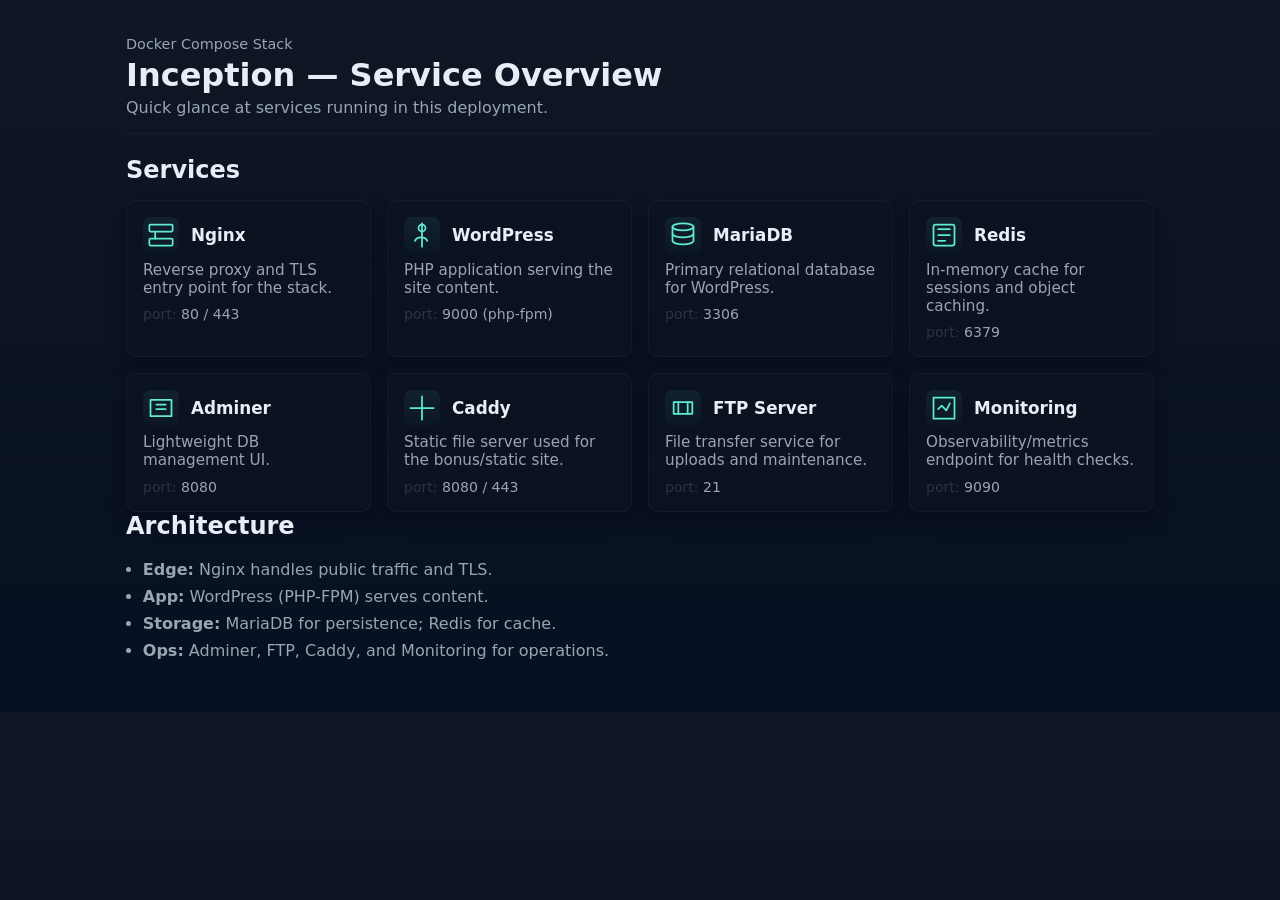
==== srcs/requirements/bonus/website/tools/index.html @ 73eac8a7 "chore: integration in compose" ====
<!DOCTYPE html>
<html lang="en">
<head>
    <meta charset="UTF-8">
    <meta name="viewport" content="width=device-width, initial-scale=1.0">
    <title>Inception Stack Overview</title>
    <link rel="stylesheet" href="style.css">
</head>
<body>
    <header>
        <p class="eyebrow">Docker Compose Stack</p>
        <h1>Inception — Service Overview</h1>
        <p class="subtitle">Quick glance at services running in this deployment.</p>
    </header>

    <main>
        <section aria-labelledby="summary-title">
            <h2 id="summary-title">Services</h2>
            <div class="services">
                <article class="service" data-service="nginx">
                    <div class="service-head">
                        <div class="icon" aria-hidden>
                            <!-- simple server / proxy icon -->
                            <svg width="28" height="28" viewBox="0 0 24 24" fill="none" stroke="currentColor" stroke-width="1.5" stroke-linecap="round" stroke-linejoin="round"><rect x="2" y="3" width="20" height="6" rx="1"/><rect x="2" y="15" width="20" height="6" rx="1"/><path d="M7 9v6"/></svg>
                        </div>
                        <h3>Nginx</h3>
                    </div>
                    <p class="desc">Reverse proxy and TLS entry point for the stack.</p>
                    <div class="meta">port: <span class="meta-val">80 / 443</span></div>
                </article>

                <article class="service" data-service="wordpress">
                    <div class="service-head">
                        <div class="icon" aria-hidden>
                            <svg width="28" height="28" viewBox="0 0 24 24" fill="none" stroke="currentColor" stroke-width="1.5" stroke-linecap="round" stroke-linejoin="round"><path d="M12 2v20"/><circle cx="12" cy="6" r="3"/><path d="M6 17c1.5-4 9-4 10.5 0"/></svg>
                        </div>
                        <h3>WordPress</h3>
                    </div>
                    <p class="desc">PHP application serving the site content.</p>
                    <div class="meta">port: <span class="meta-val">9000 (php-fpm)</span></div>
                </article>

                <article class="service" data-service="mariadb">
                    <div class="service-head">
                        <div class="icon" aria-hidden>
                            <svg width="28" height="28" viewBox="0 0 24 24" fill="none" stroke="currentColor" stroke-width="1.5" stroke-linecap="round" stroke-linejoin="round"><ellipse cx="12" cy="5" rx="9" ry="3"/><path d="M3 5v6c0 1.657 4.03 3 9 3s9-1.343 9-3V5"/><path d="M3 11v6c0 1.657 4.03 3 9 3s9-1.343 9-3v-6"/></svg>
                        </div>
                        <h3>MariaDB</h3>
                    </div>
                    <p class="desc">Primary relational database for WordPress.</p>
                    <div class="meta">port: <span class="meta-val">3306</span></div>
                </article>

                <article class="service" data-service="redis">
                    <div class="service-head">
                        <div class="icon" aria-hidden>
                            <svg width="28" height="28" viewBox="0 0 24 24" fill="none" stroke="currentColor" stroke-width="1.5" stroke-linecap="round" stroke-linejoin="round"><rect x="3" y="3" width="18" height="18" rx="2"/><path d="M7 7h10M7 12h10M7 17h6"/></svg>
                        </div>
                        <h3>Redis</h3>
                    </div>
                    <p class="desc">In-memory cache for sessions and object caching.</p>
                    <div class="meta">port: <span class="meta-val">6379</span></div>
                </article>

                <article class="service" data-service="adminer">
                    <div class="service-head">
                        <div class="icon" aria-hidden>
                            <svg width="28" height="28" viewBox="0 0 24 24" fill="none" stroke="currentColor" stroke-width="1.5" stroke-linecap="round" stroke-linejoin="round"><path d="M3 5h18v14H3z"/><path d="M8 9h8M8 13h8"/></svg>
                        </div>
                        <h3>Adminer</h3>
                    </div>
                    <p class="desc">Lightweight DB management UI.</p>
                    <div class="meta">port: <span class="meta-val">8080</span></div>
                </article>

                <article class="service" data-service="caddy">
                    <div class="service-head">
                        <div class="icon" aria-hidden>
                            <svg width="28" height="28" viewBox="0 0 24 24" fill="none" stroke="currentColor" stroke-width="1.5" stroke-linecap="round" stroke-linejoin="round"><path d="M12 2v20M2 12h20"/></svg>
                        </div>
                        <h3>Caddy</h3>
                    </div>
                    <p class="desc">Static file server used for the bonus/static site.</p>
                    <div class="meta">port: <span class="meta-val">8080 / 443</span></div>
                </article>

                <article class="service" data-service="ftp">
                    <div class="service-head">
                        <div class="icon" aria-hidden>
                            <svg width="28" height="28" viewBox="0 0 24 24" fill="none" stroke="currentColor" stroke-width="1.5" stroke-linecap="round" stroke-linejoin="round"><path d="M4 7h16v10H4z"/><path d="M8 7v10M16 7v10"/></svg>
                        </div>
                        <h3>FTP Server</h3>
                    </div>
                    <p class="desc">File transfer service for uploads and maintenance.</p>
                    <div class="meta">port: <span class="meta-val">21</span></div>
                </article>

                <article class="service" data-service="monitoring">
                    <div class="service-head">
                        <div class="icon" aria-hidden>
                            <svg width="28" height="28" viewBox="0 0 24 24" fill="none" stroke="currentColor" stroke-width="1.5" stroke-linecap="round" stroke-linejoin="round"><path d="M3 3h18v18H3z"/><path d="M7 13l3-3 4 4 3-6"/></svg>
                        </div>
                        <h3>Monitoring</h3>
                    </div>
                    <p class="desc">Observability/metrics endpoint for health checks.</p>
                    <div class="meta">port: <span class="meta-val">9090</span></div>
                </article>
            </div>
        </section>

        <section aria-labelledby="layout-title">
            <h2 id="layout-title">Architecture</h2>
            <ul class="flow">
                <li><strong>Edge:</strong> Nginx handles public traffic and TLS.</li>
                <li><strong>App:</strong> WordPress (PHP-FPM) serves content.</li>
                <li><strong>Storage:</strong> MariaDB for persistence; Redis for cache.</li>
                <li><strong>Ops:</strong> Adminer, FTP, Caddy, and Monitoring for operations.</li>
            </ul>
        </section>
    </main>
</body>
</html>
---- srcs/requirements/bonus/website/tools/style.css ----
:root{
	--bg:#0f1724;
	--card:#0b1220;
	--muted:#9aa4b2;
	--accent:#5eead4;
	--glass: rgba(255,255,255,0.03);
}

*{box-sizing:border-box}
body{
	font-family: Inter, ui-sans-serif, system-ui, -apple-system, "Segoe UI", Roboto, "Helvetica Neue", Arial;
	max-width:1100px;
	margin:0 auto;
	padding:2.25rem;
	background:linear-gradient(180deg,var(--bg),#071022);
	color:#e6eef6;
	-webkit-font-smoothing:antialiased;
}

header{border-bottom:1px solid rgba(255,255,255,0.04); padding-bottom:1rem; margin-bottom:1.4rem}
.eyebrow{color:var(--muted); font-size:.9rem; margin:0 0 .25rem 0}
h1{margin:0 0 .25rem 0; font-weight:700}
.subtitle{margin:0; color:var(--muted)}

main{display:block}

.services{
	display:grid;
	grid-template-columns:repeat(auto-fit,minmax(220px,1fr));
	gap:1rem;
	margin-top:1rem;
}

.service{
	background:linear-gradient(180deg,var(--card),rgba(11,18,32,0.8));
	border:1px solid rgba(255,255,255,0.04);
	padding:1rem;
	border-radius:10px;
	box-shadow:0 6px 18px rgba(2,6,23,0.6);
	transition:transform .12s ease, box-shadow .12s ease;
}
.service:hover{transform:translateY(-6px); box-shadow:0 14px 30px rgba(2,6,23,0.7)}
.service .service-head{display:flex; align-items:center; gap:0.75rem; margin-bottom:.45rem}
.service .icon{color:var(--accent); display:inline-flex; align-items:center; justify-content:center; width:36px; height:36px; border-radius:8px; background:linear-gradient(180deg, rgba(94,234,212,0.08), rgba(94,234,212,0.02));}
.service h3{margin:0; font-size:1.05rem; flex:1}
.service .desc{margin:0; color:var(--muted); font-size:.95rem}
.meta{margin-top:.6rem; color:rgba(255,255,255,0.14); font-size:.88rem}
.meta .meta-val{color:var(--muted)}

.flow{margin-top:1.25rem; padding-left:1.05rem; color:var(--muted)}
.flow li{margin:0.5rem 0}

@media (max-width:520px){
	body{padding:1rem}
	.services{grid-template-columns:1fr}
}

/* Accessibility helpers */
h2{margin:0 0 .5rem 0}

/* small print */
footer{color:var(--muted); font-size:.85rem; margin-top:1.25rem}
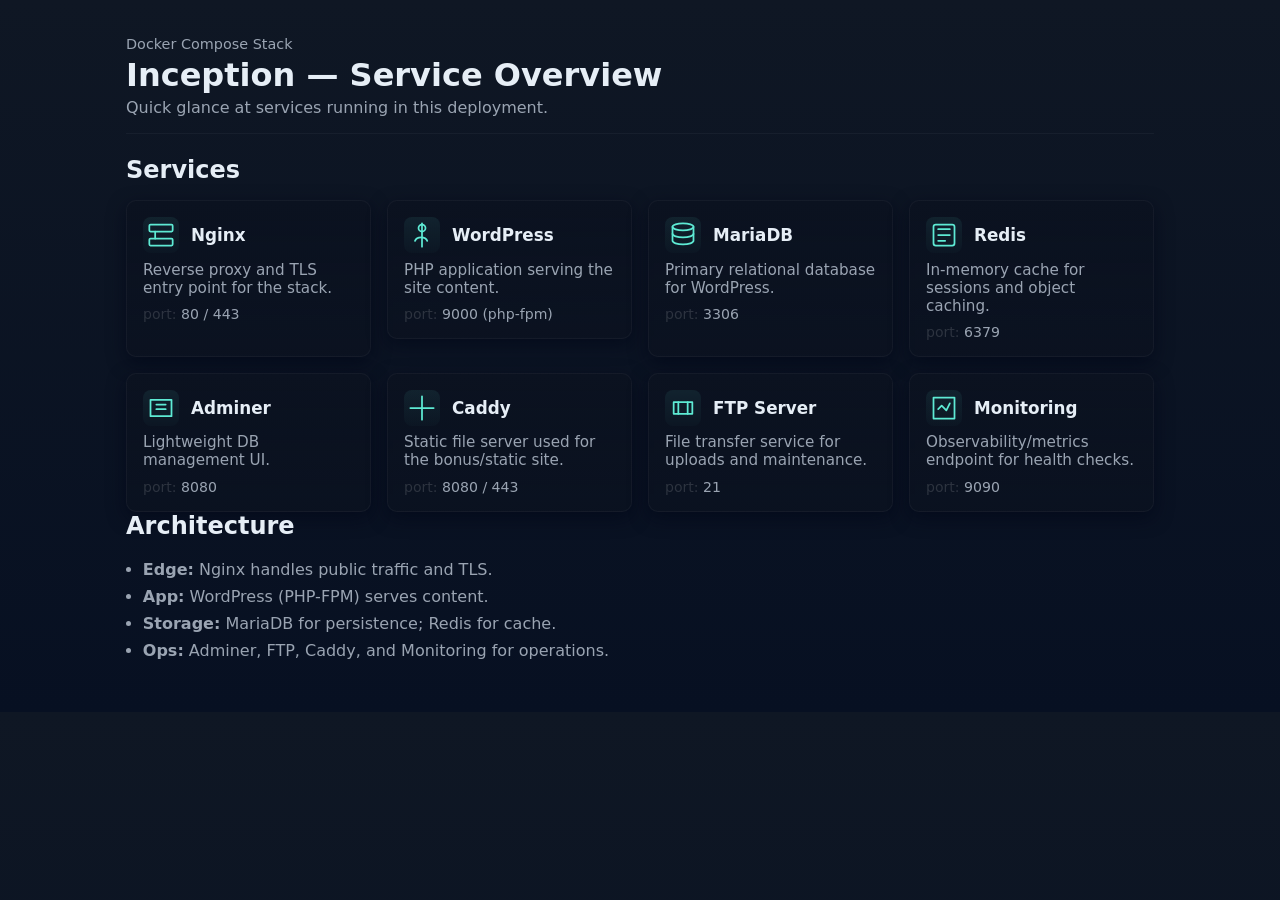
==== commit 989f498a: "feat: wordpress & static link each other" ====
--- a/srcs/requirements/bonus/website/tools/index.html
+++ b/srcs/requirements/bonus/website/tools/index.html
@@ -29,16 +29,18 @@
                     <div class="meta">port: <span class="meta-val">80 / 443</span></div>
                 </article>
 
-                <article class="service" data-service="wordpress">
-                    <div class="service-head">
-                        <div class="icon" aria-hidden>
-                            <svg width="28" height="28" viewBox="0 0 24 24" fill="none" stroke="currentColor" stroke-width="1.5" stroke-linecap="round" stroke-linejoin="round"><path d="M12 2v20"/><circle cx="12" cy="6" r="3"/><path d="M6 17c1.5-4 9-4 10.5 0"/></svg>
+                <a href="https://__DOMAIN_NAME__" class="service-link">
+                    <article class="service" data-service="wordpress">
+                        <div class="service-head">
+                            <div class="icon" aria-hidden>
+                                <svg width="28" height="28" viewBox="0 0 24 24" fill="none" stroke="currentColor" stroke-width="1.5" stroke-linecap="round" stroke-linejoin="round"><path d="M12 2v20"/><circle cx="12" cy="6" r="3"/><path d="M6 17c1.5-4 9-4 10.5 0"/></svg>
+                            </div>
+                            <h3>WordPress</h3>
                         </div>
-                        <h3>WordPress</h3>
-                    </div>
-                    <p class="desc">PHP application serving the site content.</p>
-                    <div class="meta">port: <span class="meta-val">9000 (php-fpm)</span></div>
-                </article>
+                        <p class="desc">PHP application serving the site content.</p>
+                        <div class="meta">port: <span class="meta-val">9000 (php-fpm)</span></div>
+                    </article>
+                </a>
 
                 <article class="service" data-service="mariadb">
                     <div class="service-head">
--- a/srcs/requirements/bonus/website/tools/style.css
+++ b/srcs/requirements/bonus/website/tools/style.css
@@ -31,6 +31,17 @@
 	margin-top:1rem;
 }
 
+a.service-link,
+a.service-link:link,
+a.service-link:visited{
+	text-decoration:none;
+	color:inherit;
+	display:block;
+}
+.service-link:hover .service{
+	transform:translateY(-6px);
+	box-shadow:0 14px 30px rgba(2,6,23,0.7);
+}
 .service{
 	background:linear-gradient(180deg,var(--card),rgba(11,18,32,0.8));
 	border:1px solid rgba(255,255,255,0.04);
@@ -39,7 +50,6 @@
 	box-shadow:0 6px 18px rgba(2,6,23,0.6);
 	transition:transform .12s ease, box-shadow .12s ease;
 }
-.service:hover{transform:translateY(-6px); box-shadow:0 14px 30px rgba(2,6,23,0.7)}
 .service .service-head{display:flex; align-items:center; gap:0.75rem; margin-bottom:.45rem}
 .service .icon{color:var(--accent); display:inline-flex; align-items:center; justify-content:center; width:36px; height:36px; border-radius:8px; background:linear-gradient(180deg, rgba(94,234,212,0.08), rgba(94,234,212,0.02));}
 .service h3{margin:0; font-size:1.05rem; flex:1}
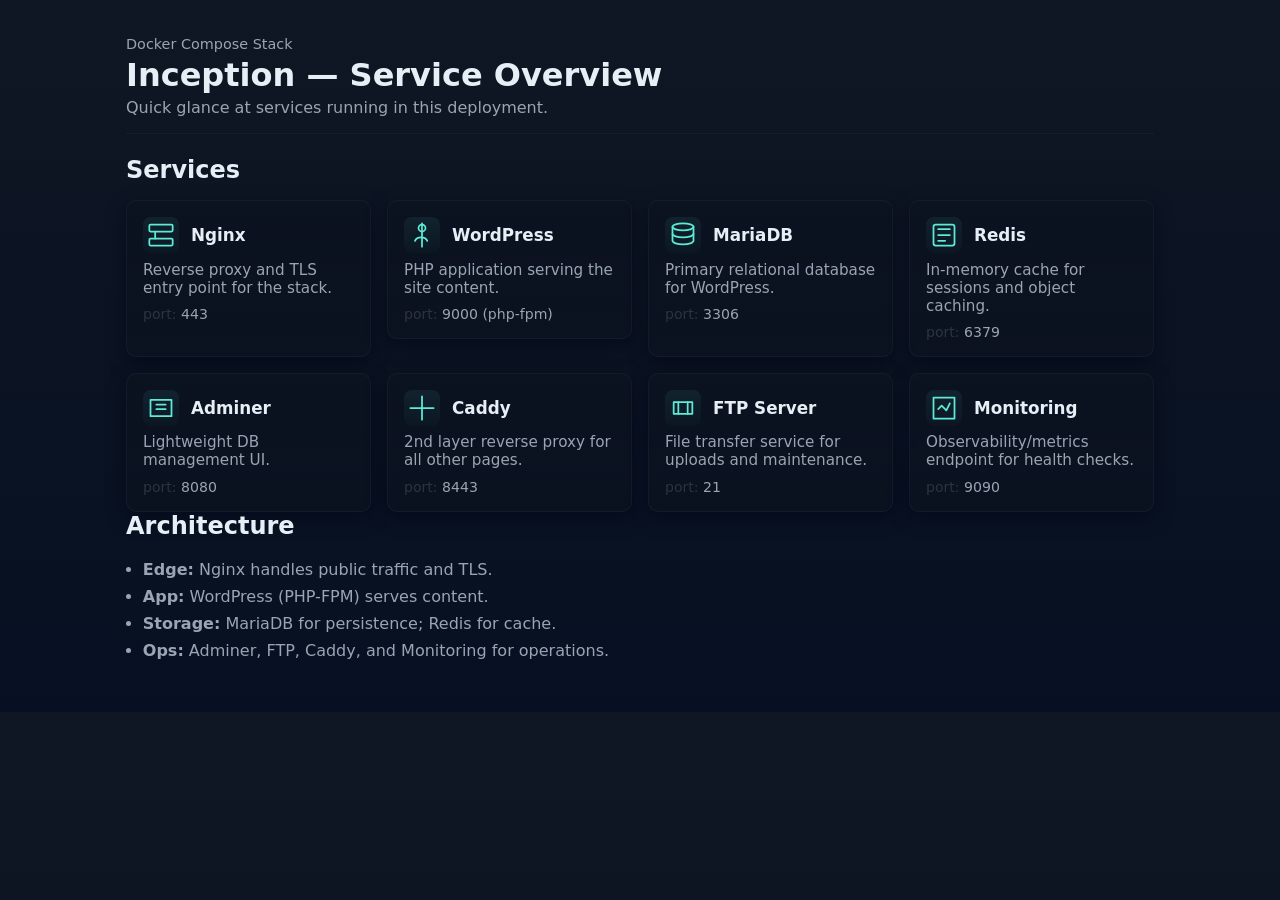
==== commit 7d8902ae: "chore: static site content update" ====
--- a/srcs/requirements/bonus/website/tools/index.html
+++ b/srcs/requirements/bonus/website/tools/index.html
@@ -26,7 +26,7 @@
                         <h3>Nginx</h3>
                     </div>
                     <p class="desc">Reverse proxy and TLS entry point for the stack.</p>
-                    <div class="meta">port: <span class="meta-val">80 / 443</span></div>
+                    <div class="meta">port: <span class="meta-val">443</span></div>
                 </article>
 
                 <a href="https://__DOMAIN_NAME__" class="service-link">
@@ -82,8 +82,8 @@
                         </div>
                         <h3>Caddy</h3>
                     </div>
-                    <p class="desc">Static file server used for the bonus/static site.</p>
-                    <div class="meta">port: <span class="meta-val">8080 / 443</span></div>
+                    <p class="desc">2nd layer reverse proxy for all other pages.</p>
+                    <div class="meta">port: <span class="meta-val">8443</span></div>
                 </article>
 
                 <article class="service" data-service="ftp">
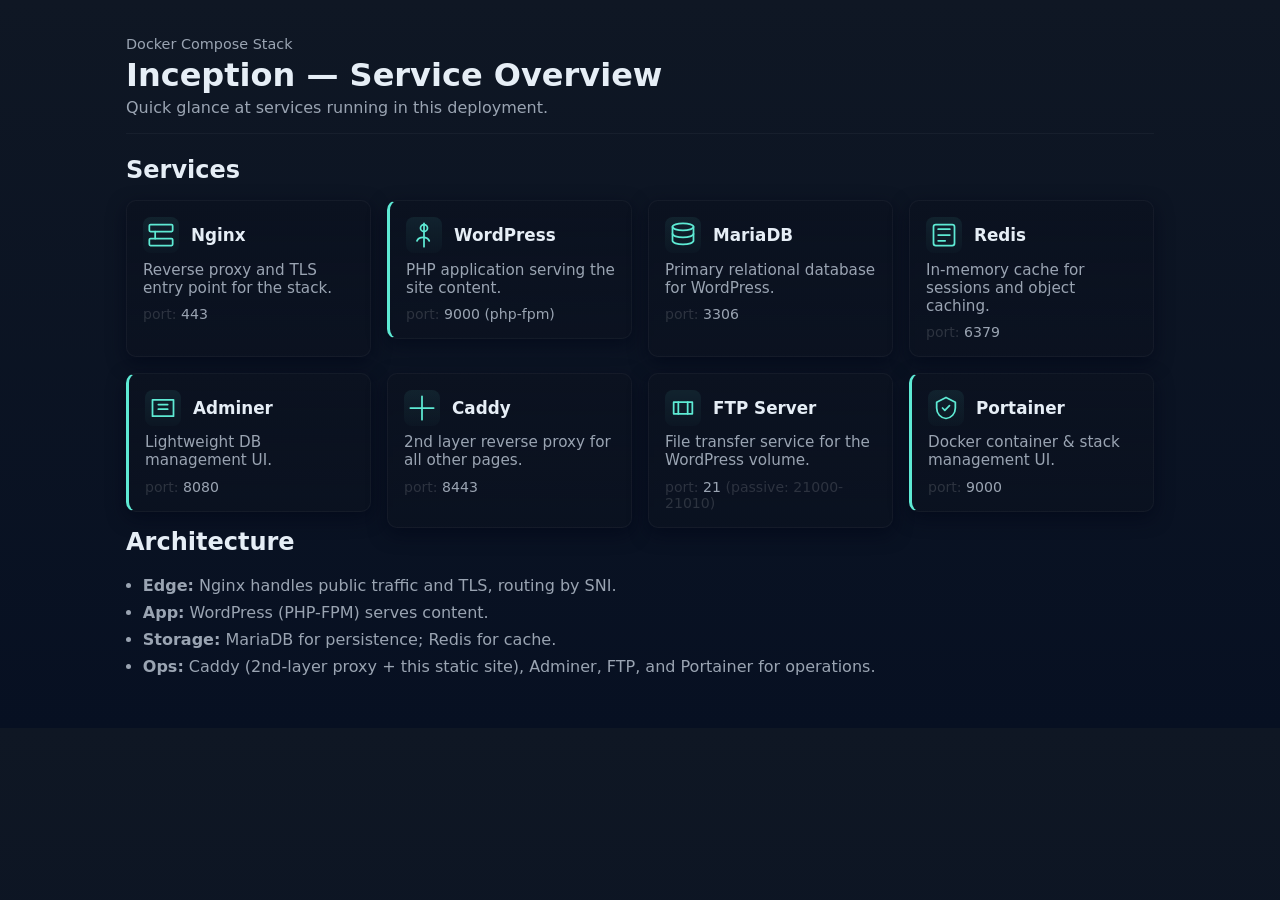
==== commit f3930a1c: "chore: update static site" ====
--- a/srcs/requirements/bonus/website/tools/index.html
+++ b/srcs/requirements/bonus/website/tools/index.html
@@ -64,16 +64,18 @@
                     <div class="meta">port: <span class="meta-val">6379</span></div>
                 </article>
 
-                <article class="service" data-service="adminer">
-                    <div class="service-head">
-                        <div class="icon" aria-hidden>
-                            <svg width="28" height="28" viewBox="0 0 24 24" fill="none" stroke="currentColor" stroke-width="1.5" stroke-linecap="round" stroke-linejoin="round"><path d="M3 5h18v14H3z"/><path d="M8 9h8M8 13h8"/></svg>
+                <a href="https://data.__DOMAIN_NAME__" class="service-link">
+                    <article class="service" data-service="adminer">
+                        <div class="service-head">
+                            <div class="icon" aria-hidden>
+                                <svg width="28" height="28" viewBox="0 0 24 24" fill="none" stroke="currentColor" stroke-width="1.5" stroke-linecap="round" stroke-linejoin="round"><path d="M3 5h18v14H3z"/><path d="M8 9h8M8 13h8"/></svg>
+                            </div>
+                            <h3>Adminer</h3>
                         </div>
-                        <h3>Adminer</h3>
-                    </div>
-                    <p class="desc">Lightweight DB management UI.</p>
-                    <div class="meta">port: <span class="meta-val">8080</span></div>
-                </article>
+                        <p class="desc">Lightweight DB management UI.</p>
+                        <div class="meta">port: <span class="meta-val">8080</span></div>
+                    </article>
+                </a>
 
                 <article class="service" data-service="caddy">
                     <div class="service-head">
@@ -93,30 +95,32 @@
                         </div>
                         <h3>FTP Server</h3>
                     </div>
-                    <p class="desc">File transfer service for uploads and maintenance.</p>
-                    <div class="meta">port: <span class="meta-val">21</span></div>
+                    <p class="desc">File transfer service for the WordPress volume.</p>
+                    <div class="meta">port: <span class="meta-val">21</span> (passive: 21000-21010)</div>
                 </article>
 
-                <article class="service" data-service="monitoring">
-                    <div class="service-head">
-                        <div class="icon" aria-hidden>
-                            <svg width="28" height="28" viewBox="0 0 24 24" fill="none" stroke="currentColor" stroke-width="1.5" stroke-linecap="round" stroke-linejoin="round"><path d="M3 3h18v18H3z"/><path d="M7 13l3-3 4 4 3-6"/></svg>
+                <a href="https://manage.__DOMAIN_NAME__" class="service-link">
+                    <article class="service" data-service="portainer">
+                        <div class="service-head">
+                            <div class="icon" aria-hidden>
+                                <svg width="28" height="28" viewBox="0 0 24 24" fill="none" stroke="currentColor" stroke-width="1.5" stroke-linecap="round" stroke-linejoin="round"><path d="M12 3l8 4v5c0 5-3.5 8.5-8 9-4.5-.5-8-4-8-9V7z"/><path d="M9 12l2 2 4-4"/></svg>
+                            </div>
+                            <h3>Portainer</h3>
                         </div>
-                        <h3>Monitoring</h3>
-                    </div>
-                    <p class="desc">Observability/metrics endpoint for health checks.</p>
-                    <div class="meta">port: <span class="meta-val">9090</span></div>
-                </article>
+                        <p class="desc">Docker container &amp; stack management UI.</p>
+                        <div class="meta">port: <span class="meta-val">9000</span></div>
+                    </article>
+                </a>
             </div>
         </section>
 
         <section aria-labelledby="layout-title">
             <h2 id="layout-title">Architecture</h2>
             <ul class="flow">
-                <li><strong>Edge:</strong> Nginx handles public traffic and TLS.</li>
+                <li><strong>Edge:</strong> Nginx handles public traffic and TLS, routing by SNI.</li>
                 <li><strong>App:</strong> WordPress (PHP-FPM) serves content.</li>
                 <li><strong>Storage:</strong> MariaDB for persistence; Redis for cache.</li>
-                <li><strong>Ops:</strong> Adminer, FTP, Caddy, and Monitoring for operations.</li>
+                <li><strong>Ops:</strong> Caddy (2nd-layer proxy + this static site), Adminer, FTP, and Portainer for operations.</li>
             </ul>
         </section>
     </main>
--- a/srcs/requirements/bonus/website/tools/style.css
+++ b/srcs/requirements/bonus/website/tools/style.css
@@ -42,6 +42,20 @@
 	transform:translateY(-6px);
 	box-shadow:0 14px 30px rgba(2,6,23,0.7);
 }
+.service-link .service{
+	border-left:3px solid var(--accent);
+}
+.service-link .service .service-head::after{
+	content:"↗";
+	opacity:0;
+	transition:opacity .12s ease;
+	font-size:.8rem;
+	margin-left:auto;
+	color:var(--accent);
+}
+.service-link:hover .service .service-head::after{
+	opacity:1;
+}
 .service{
 	background:linear-gradient(180deg,var(--card),rgba(11,18,32,0.8));
 	border:1px solid rgba(255,255,255,0.04);
